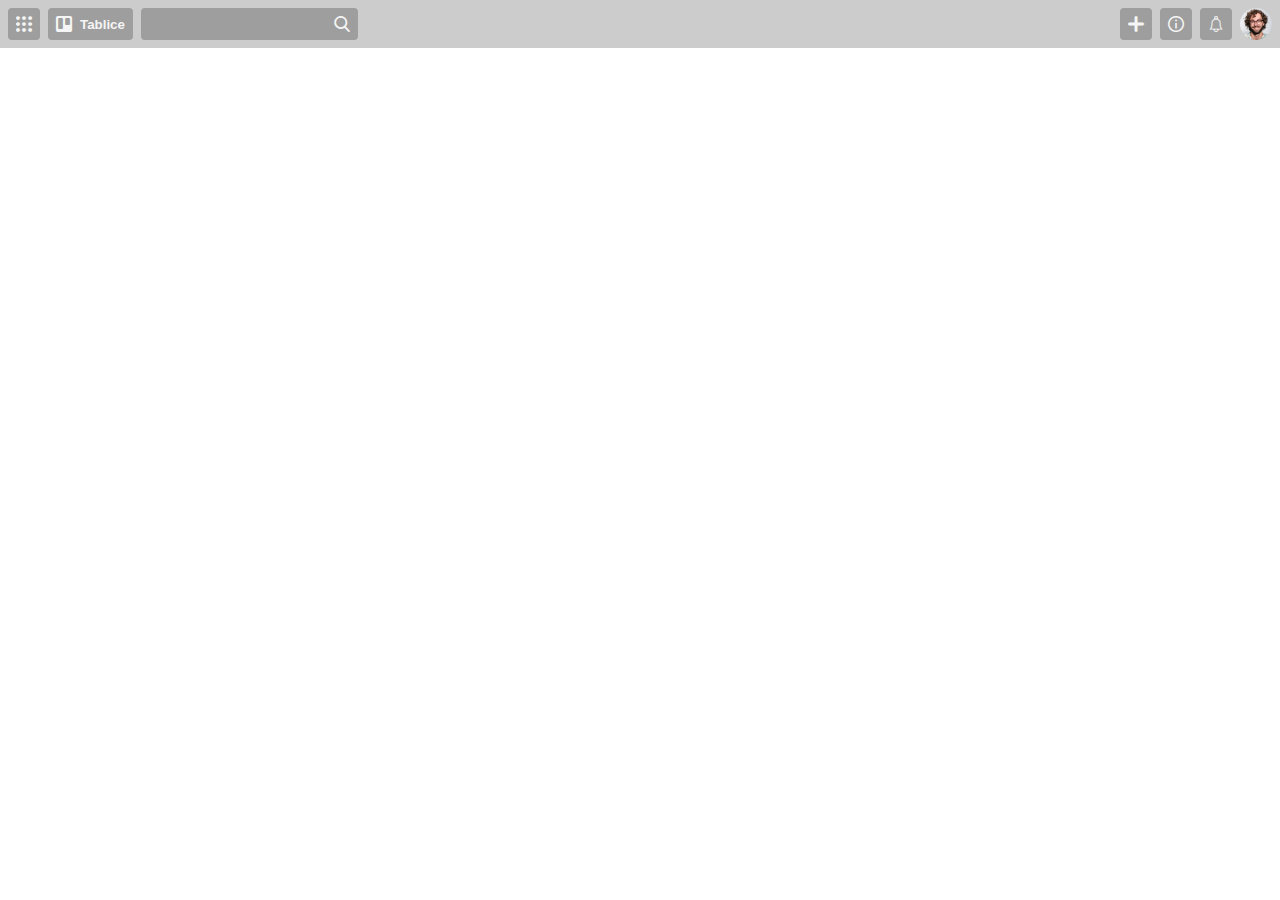
==== index.html @ d2c752c0 "Rearrange html code" ====
<!DOCTYPE html>
<html lang="en">
<head>
  <meta charset="UTF-8">
  <meta http-equiv="X-UA-Compatible" content="IE=edge">
  <meta name="viewport" content="width=device-width, initial-scale=1.0">
  <link rel="shortcut icon" href="images/trello-favicon.png" type="image/x-icon">
  <link rel="stylesheet" type="text/css" href="icons/flaticon/font/flaticon.css">
  <link rel="stylesheet" href="styles/styles.css">
  <title>Trello</title>
</head>
<body>
  
  <div class="app">

    <header class="header">

      <div class="header--mobile">
        <button class="btn btn--square btn--circle btn--rounded btn--transparent btn--color-light">
          <i class="flaticon-left-arrow"></i>
        </button>
        <h1 class="header__board-name">Plan dnia</h1>
        <button class="btn btn--square btn--circle btn--transparent btn--color-light">
          <i class="flaticon-filter-results-button"></i>
        </button>
        <button class="btn btn--square btn--circle btn--transparent btn--color-light">
          <i class="flaticon-bell"></i>
        </button>
        <button class="btn btn--square btn--circle btn--transparent btn--color-light">
          <i class="flaticon-more"></i>
        </button>
      </div>

      <div class="header--tablet">

        <div class="header__top-row">

          <button class="btn"><i class="btn__icon flaticon-dots-menu"></i></button>
          <button class="header__home-btn btn"><i class="btn__icon flaticon-home"></i></button>
          <button class="btn">
            <i class="btn__icon margin--right flaticon-trello"></i>
            <span class="font--strong">Tablice</span>
          </button>
          <div class="header__search input__box input__box--search">
            <input class="input" type="text">
            <i class="input__icon--search flaticon-search"></i>
          </div>

          <button class="header__news-btn btn btn--success">Nowości!</button>
          <a class="header__logo logo">
            <i class="logo__icon flaticon-trello"></i>
            <span class="logo__text">Trello</span>
          </a>
          <button class="btn"><i class="flaticon-add"></i></button>
          <button class="btn"><i class="flaticon-information"></i></button>
          <button class="btn"><i class="flaticon-bell"></i></button>
          <button class="header__account-btn btn btn--circle"><img class="image--fit" src="images/man-avatar.jpg" alt="User's avatar"></button>

        </div>
        
      </div>

    </header>

  </div>

</body>
</html>
---- icons/flaticon/font/flaticon.css ----
@font-face {
    font-family: "flaticon";
    src: url("./flaticon.ttf?42b6d694af38558baa1d42267112c281") format("truetype"),
url("./flaticon.woff?42b6d694af38558baa1d42267112c281") format("woff"),
url("./flaticon.woff2?42b6d694af38558baa1d42267112c281") format("woff2"),
url("./flaticon.eot?42b6d694af38558baa1d42267112c281#iefix") format("embedded-opentype"),
url("./flaticon.svg?42b6d694af38558baa1d42267112c281#flaticon") format("svg");
}

i[class^="flaticon-"]:before, i[class*=" flaticon-"]:before {
    font-family: flaticon !important;
    font-style: normal;
    font-weight: normal !important;
    font-variant: normal;
    text-transform: none;
    line-height: 1;
    -webkit-font-smoothing: antialiased;
    -moz-osx-font-smoothing: grayscale;
}

.flaticon-add-on:before {
    content: "\f101";
}
.flaticon-add:before {
    content: "\f102";
}
.flaticon-bar-chart:before {
    content: "\f103";
}
.flaticon-bell:before {
    content: "\f104";
}
.flaticon-broadcast:before {
    content: "\f105";
}
.flaticon-calendar:before {
    content: "\f106";
}
.flaticon-check:before {
    content: "\f107";
}
.flaticon-clock:before {
    content: "\f108";
}
.flaticon-close:before {
    content: "\f109";
}
.flaticon-comb:before {
    content: "\f10a";
}
.flaticon-compass:before {
    content: "\f10b";
}
.flaticon-copy:before {
    content: "\f10c";
}
.flaticon-dots-menu:before {
    content: "\f10d";
}
.flaticon-down-arrow:before {
    content: "\f10e";
}
.flaticon-down-chevron:before {
    content: "\f10f";
}
.flaticon-earth:before {
    content: "\f110";
}
.flaticon-facebook:before {
    content: "\f111";
}
.flaticon-filter-results-button:before {
    content: "\f112";
}
.flaticon-foreign:before {
    content: "\f113";
}
.flaticon-hexagon:before {
    content: "\f114";
}
.flaticon-home:before {
    content: "\f115";
}
.flaticon-hotel-bell:before {
    content: "\f116";
}
.flaticon-information:before {
    content: "\f117";
}
.flaticon-instagram:before {
    content: "\f118";
}
.flaticon-left-arrow:before {
    content: "\f119";
}
.flaticon-left-chevron:before {
    content: "\f11a";
}
.flaticon-link:before {
    content: "\f11b";
}
.flaticon-loading-arrows:before {
    content: "\f11c";
}
.flaticon-lock:before {
    content: "\f11d";
}
.flaticon-maps-and-flags:before {
    content: "\f11e";
}
.flaticon-menu-1:before {
    content: "\f11f";
}
.flaticon-menu:before {
    content: "\f120";
}
.flaticon-minus:before {
    content: "\f121";
}
.flaticon-more:before {
    content: "\f122";
}
.flaticon-mozy:before {
    content: "\f123";
}
.flaticon-right-arrow:before {
    content: "\f124";
}
.flaticon-right-chevron:before {
    content: "\f125";
}
.flaticon-search:before {
    content: "\f126";
}
.flaticon-speedometer:before {
    content: "\f127";
}
.flaticon-star:before {
    content: "\f128";
}
.flaticon-sticker:before {
    content: "\f129";
}
.flaticon-sticky-notes:before {
    content: "\f12a";
}
.flaticon-suitcase:before {
    content: "\f12b";
}
.flaticon-trello:before {
    content: "\f12c";
}
.flaticon-twitter:before {
    content: "\f12d";
}
.flaticon-up-arrow:before {
    content: "\f12e";
}
.flaticon-users:before {
    content: "\f12f";
}
.flaticon-view:before {
    content: "\f130";
}
---- styles/styles.css ----
@import "global/global.css";
@import "components/components.css";
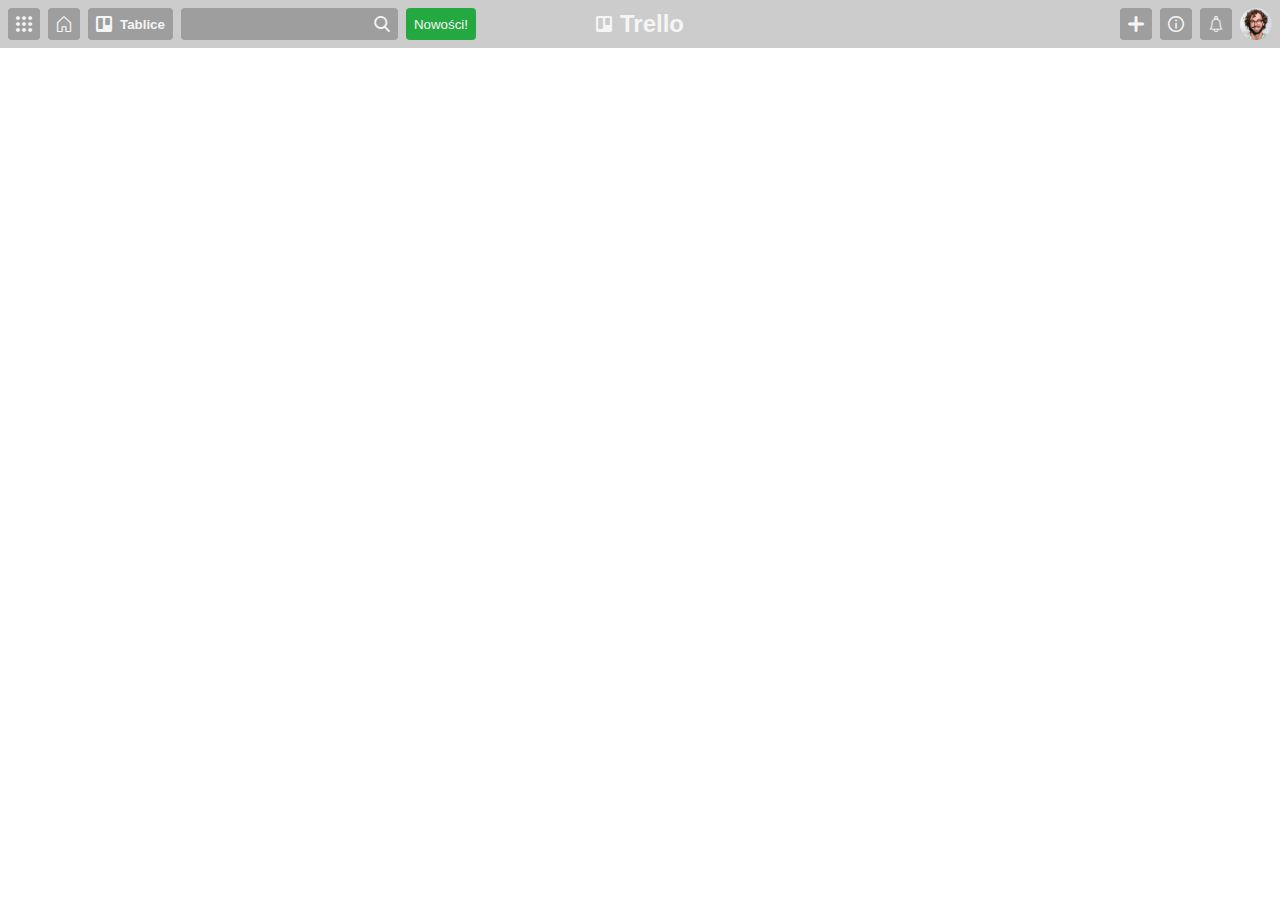
==== commit 572b7358: "Cosmetic changes" ====
--- a/index.html
+++ b/index.html
@@ -45,7 +45,6 @@
             <input class="input" type="text">
             <i class="input__icon--search flaticon-search"></i>
           </div>
-
           <button class="header__news-btn btn btn--success">Nowości!</button>
           <a class="header__logo logo">
             <i class="logo__icon flaticon-trello"></i>
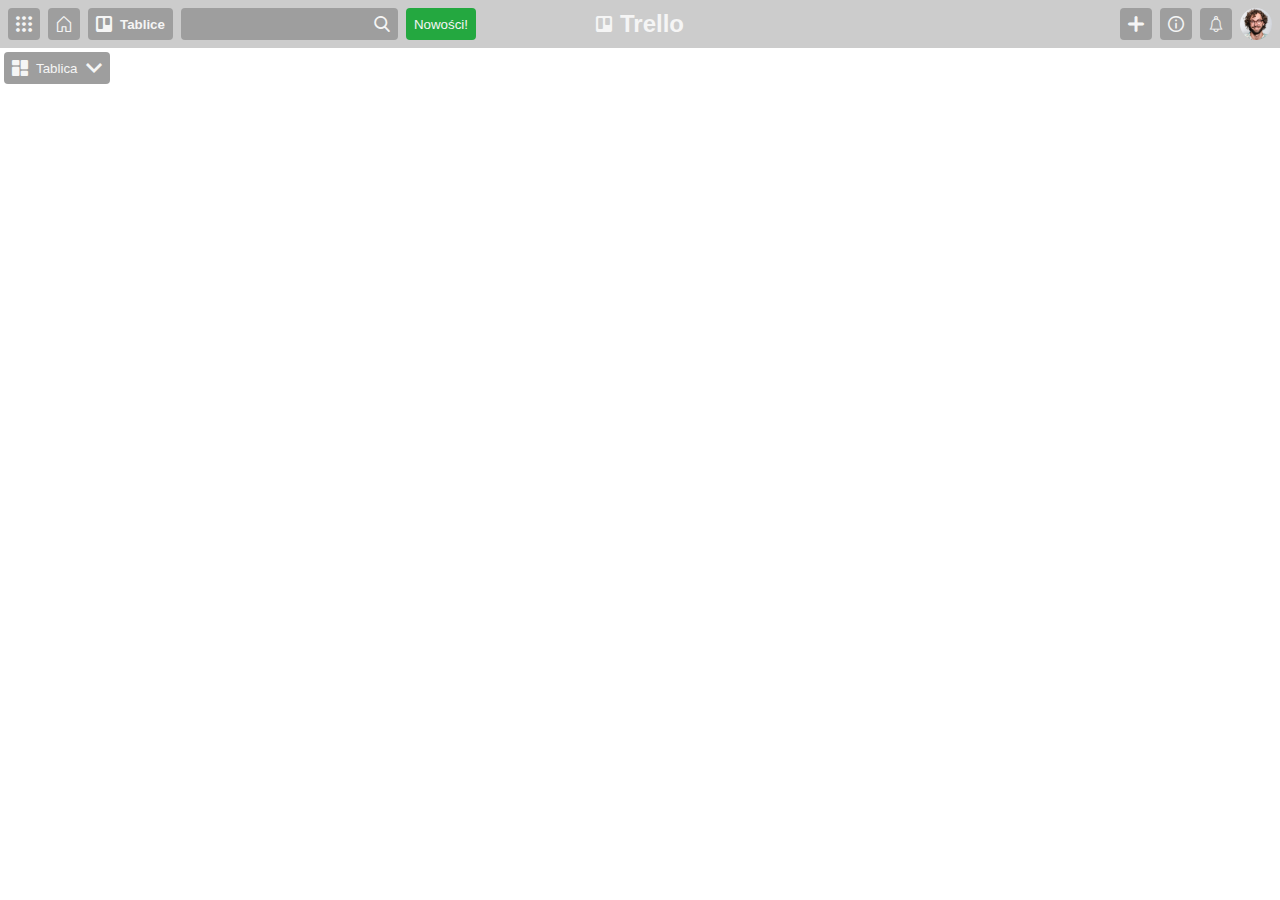
==== commit ffd0758e: "Add first btn to header bottom row" ====
--- a/index.html
+++ b/index.html
@@ -34,7 +34,6 @@
       <div class="header--tablet">
 
         <div class="header__top-row">
-
           <button class="btn"><i class="btn__icon flaticon-dots-menu"></i></button>
           <button class="header__home-btn btn"><i class="btn__icon flaticon-home"></i></button>
           <button class="btn">
@@ -54,9 +53,16 @@
           <button class="btn"><i class="flaticon-information"></i></button>
           <button class="btn"><i class="flaticon-bell"></i></button>
           <button class="header__account-btn btn btn--circle"><img class="image--fit" src="images/man-avatar.jpg" alt="User's avatar"></button>
-
         </div>
         
+        <div class="header__bottom-row">
+          <button class="btn">
+            <i class="margin--right flaticon-menu"></i>
+            Tablica
+            <i class="margin--left flaticon-down-chevron"></i>
+          </button>
+        </div>
+
       </div>
 
     </header>
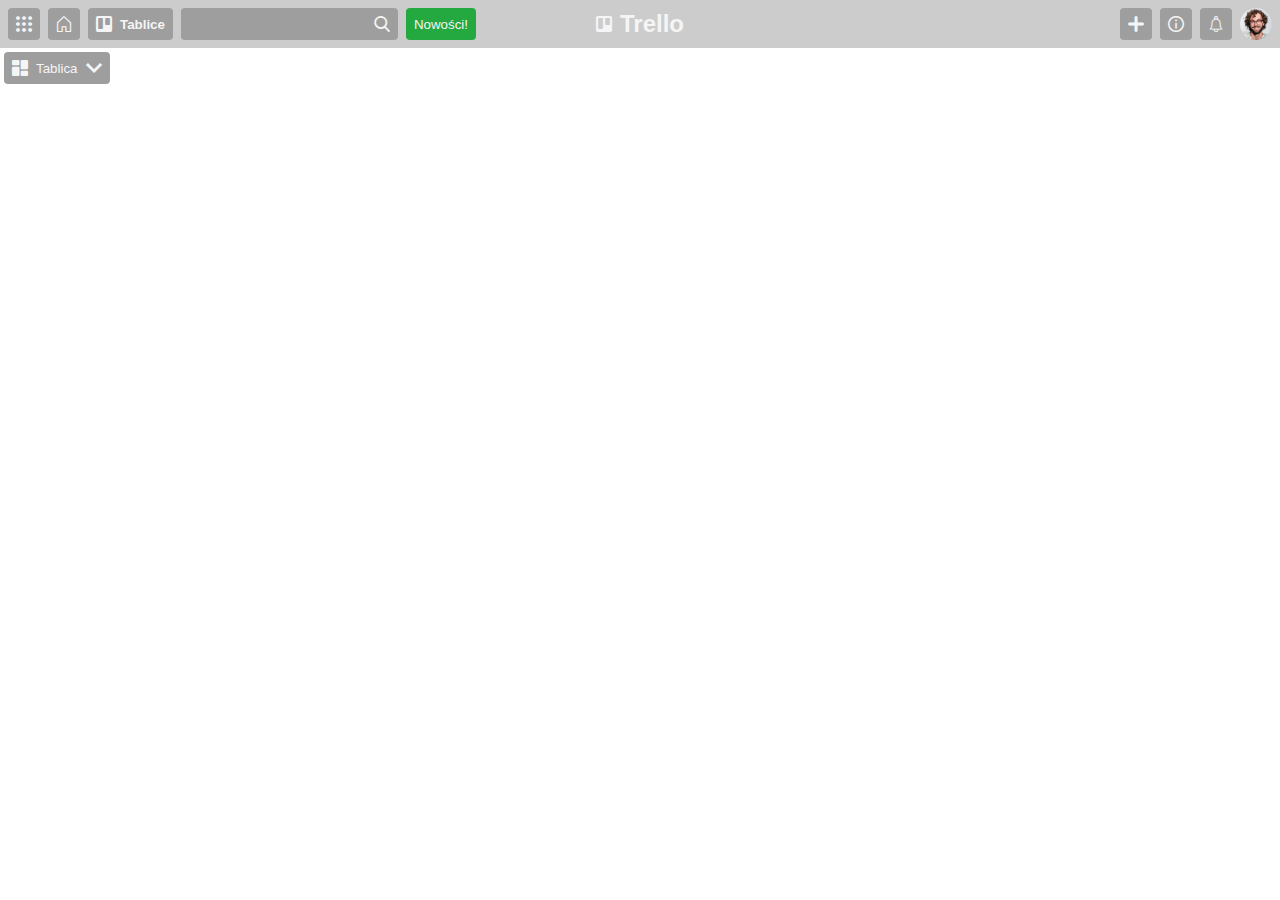
==== commit a710bd51: "Add main component" ====
--- a/index.html
+++ b/index.html
@@ -67,6 +67,12 @@
 
     </header>
 
+    <main class="main">
+      
+      
+      
+    </main>
+    
   </div>
 
 </body>
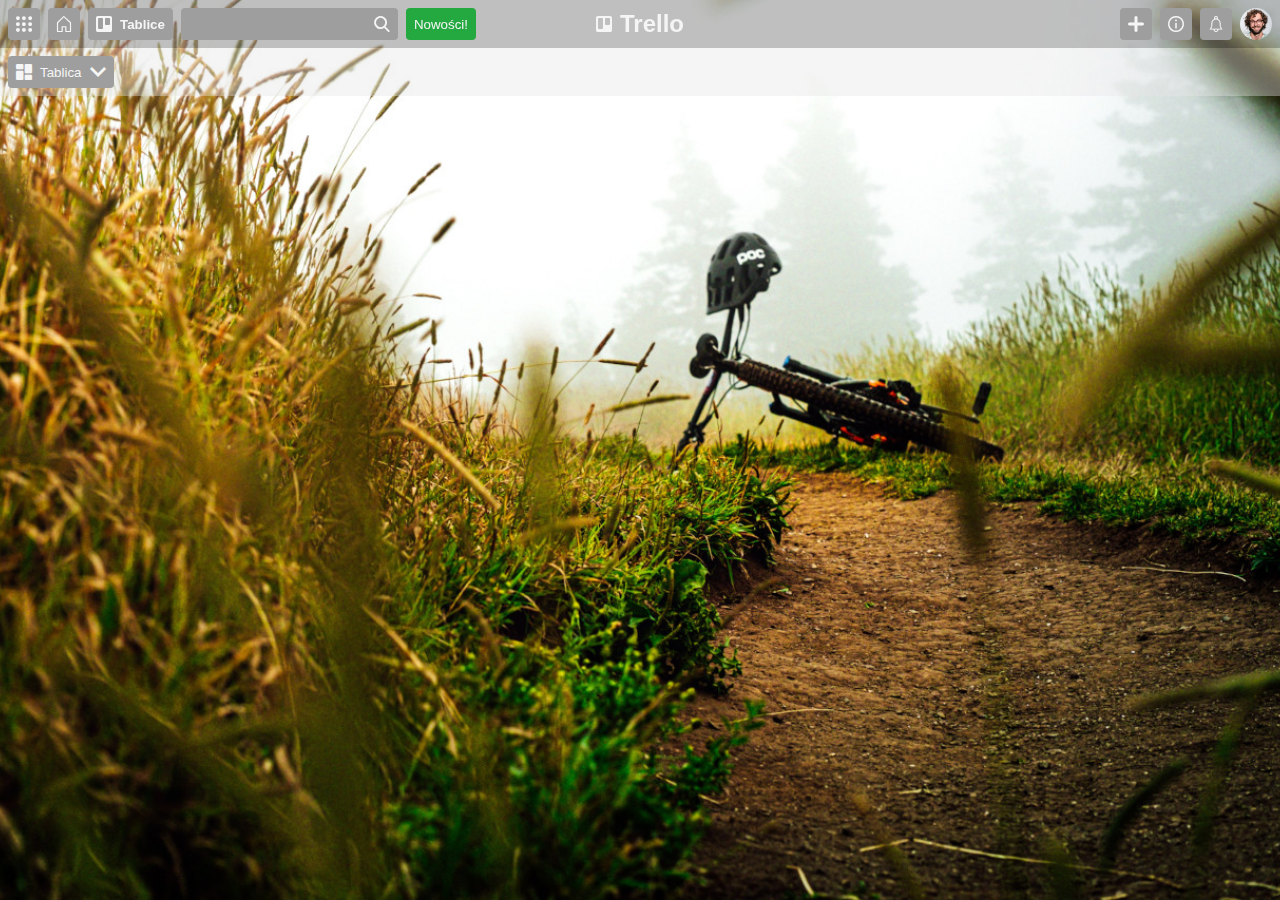
==== commit a3cc93c0: "Rename header row classes & add proper background color" ====
--- a/index.html
+++ b/index.html
@@ -33,7 +33,7 @@
 
       <div class="header--tablet">
 
-        <div class="header__top-row">
+        <div class="header__row header__row--top">
           <button class="btn"><i class="btn__icon flaticon-dots-menu"></i></button>
           <button class="header__home-btn btn"><i class="btn__icon flaticon-home"></i></button>
           <button class="btn">
@@ -55,7 +55,7 @@
           <button class="header__account-btn btn btn--circle"><img class="image--fit" src="images/man-avatar.jpg" alt="User's avatar"></button>
         </div>
         
-        <div class="header__bottom-row">
+        <div class="header__row header__row--bottom">
           <button class="btn">
             <i class="margin--right flaticon-menu"></i>
             Tablica
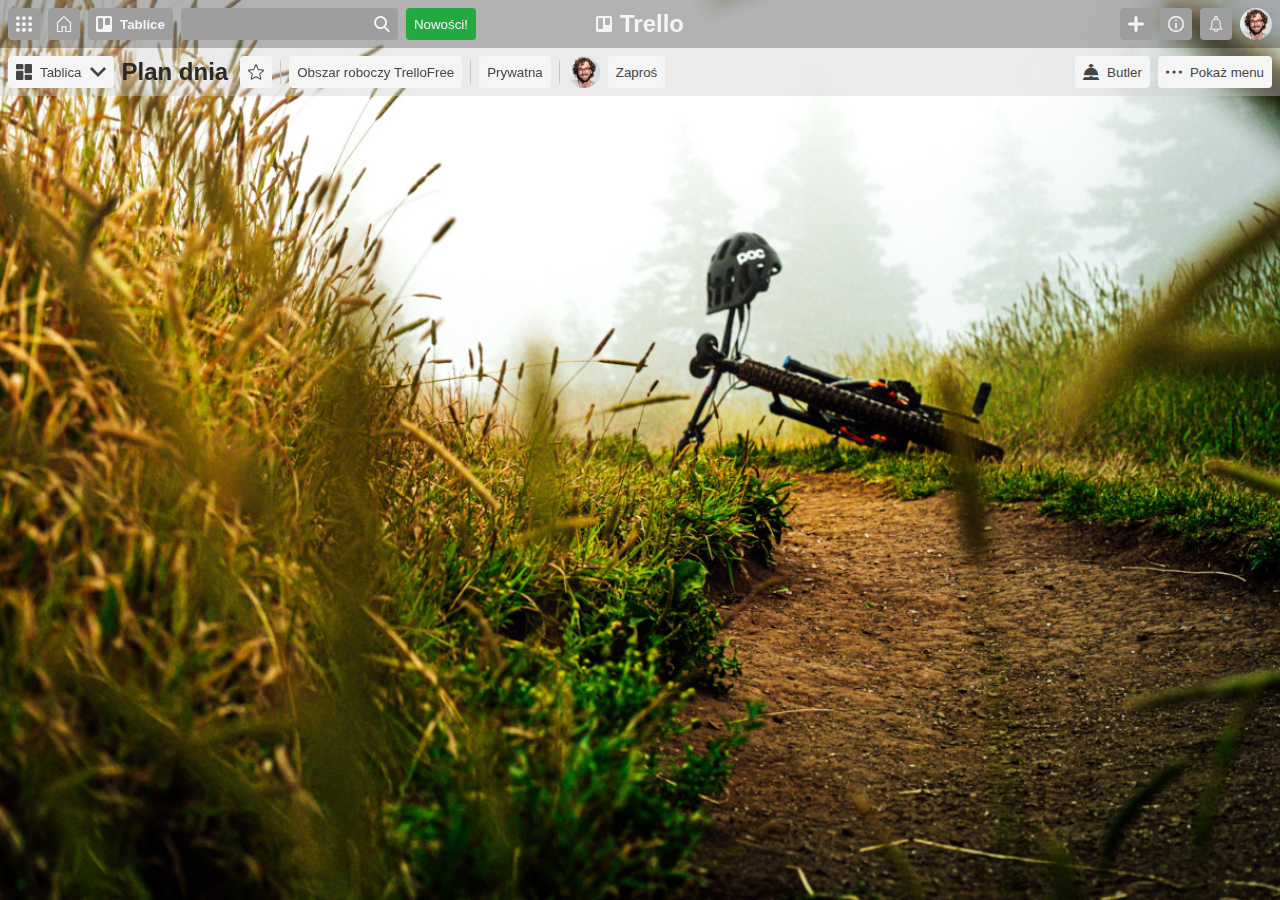
==== commit 9d7dbcd5: "Create header bottom row" ====
--- a/index.html
+++ b/index.html
@@ -52,15 +52,30 @@
           <button class="btn"><i class="flaticon-add"></i></button>
           <button class="btn"><i class="flaticon-information"></i></button>
           <button class="btn"><i class="flaticon-bell"></i></button>
-          <button class="header__account-btn btn btn--circle"><img class="image--fit" src="images/man-avatar.jpg" alt="User's avatar"></button>
+          <button class="header__account-btn btn btn--circle">
+            <img class="image--fit" src="images/man-avatar.jpg" alt="User's avatar">
+          </button>
         </div>
         
         <div class="header__row header__row--bottom">
-          <button class="btn">
+          <button class="btn btn--light margin--right">
             <i class="margin--right flaticon-menu"></i>
             Tablica
             <i class="margin--left flaticon-down-chevron"></i>
           </button>
+          <h1 class="header__board-name--md margin--right">Plan dnia</h1>
+          <button class="btn btn--light"><i class="flaticon-star"></i></button>
+          <div class="header__separator"></div>
+          <button class="btn btn--light">Obszar roboczy Trello<span class="btn__tag">Free</span></button>
+          <div class="header__separator"></div>
+          <button class="btn btn--light"><i class="flaticon--lock"></i>Prywatna</button>
+          <div class="header__separator"></div>
+          <button class="header__account-btn header__account-btn--sub btn btn--circle">
+            <img class="image--fit" src="images/man-avatar.jpg" alt="User's avatar">
+          </button>
+          <button class="header__btn--invite btn btn--light">Zaproś</button>
+          <button class="btn btn--light"><i class="margin--right flaticon-hotel-bell"></i>Butler</button>
+          <button class="btn btn--light"><i class="margin--right flaticon-more"></i>Pokaż menu</button>
         </div>
 
       </div>
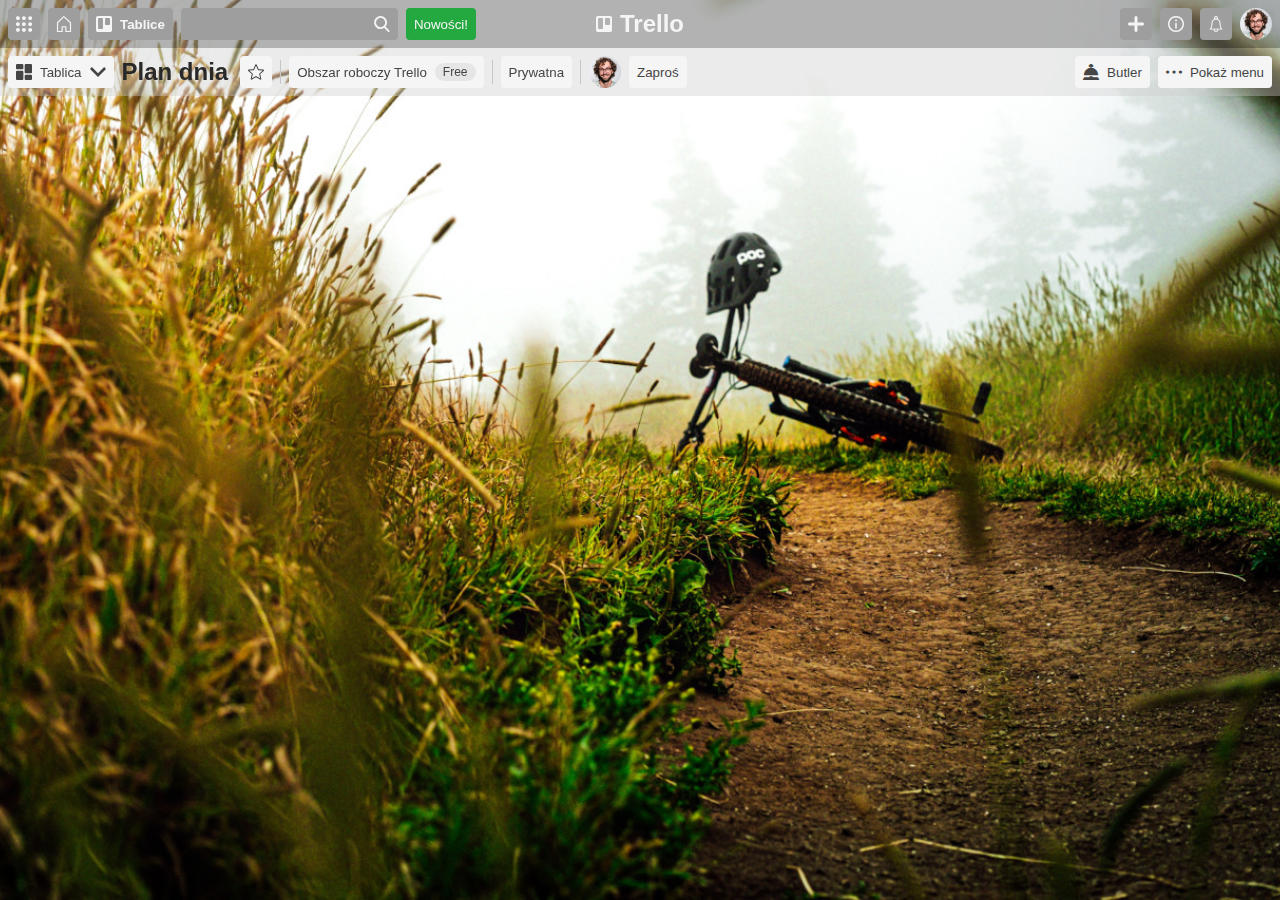
==== commit 396d96cd: "Add header working area btn tag" ====
--- a/index.html
+++ b/index.html
@@ -66,7 +66,7 @@
           <h1 class="header__board-name--md margin--right">Plan dnia</h1>
           <button class="btn btn--light"><i class="flaticon-star"></i></button>
           <div class="header__separator"></div>
-          <button class="btn btn--light">Obszar roboczy Trello<span class="btn__tag">Free</span></button>
+          <button class="btn btn--light">Obszar roboczy Trello<span class="btn__tag btn__tag--post">Free</span></button>
           <div class="header__separator"></div>
           <button class="btn btn--light"><i class="flaticon--lock"></i>Prywatna</button>
           <div class="header__separator"></div>
